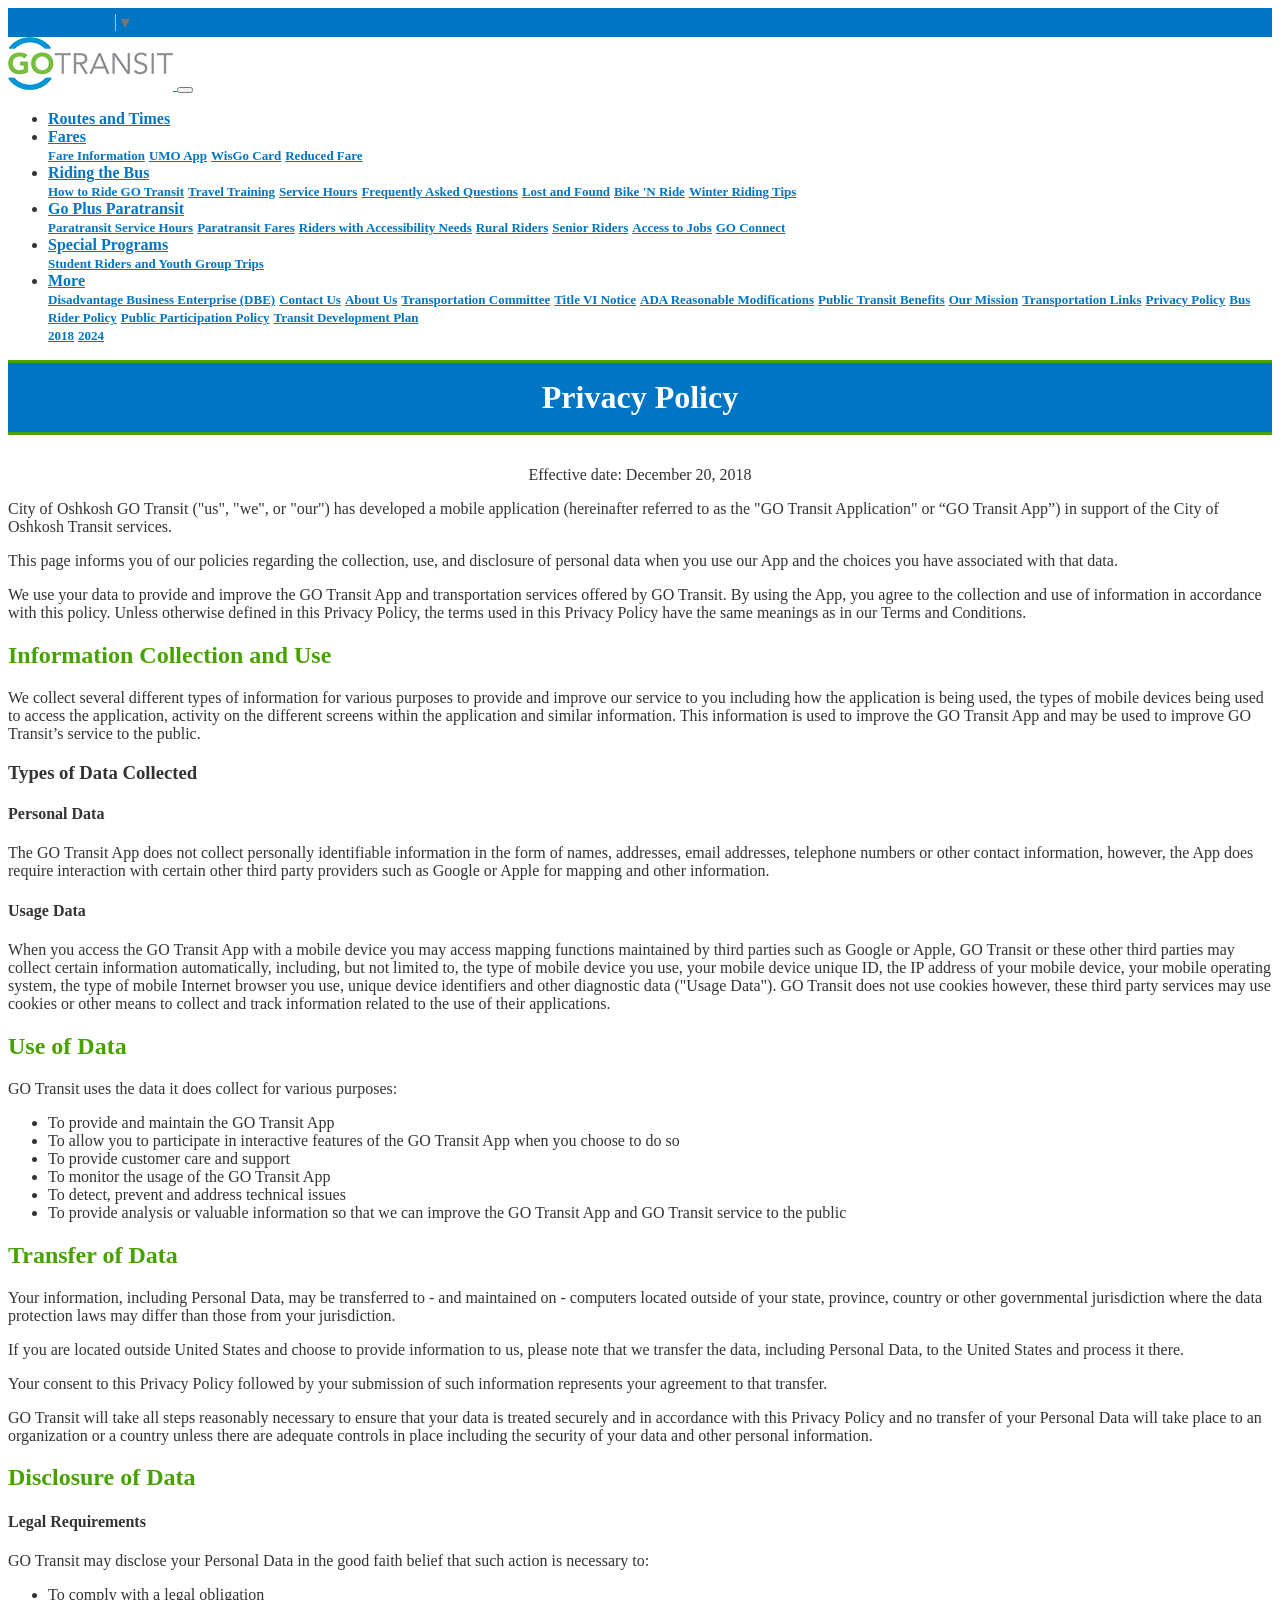
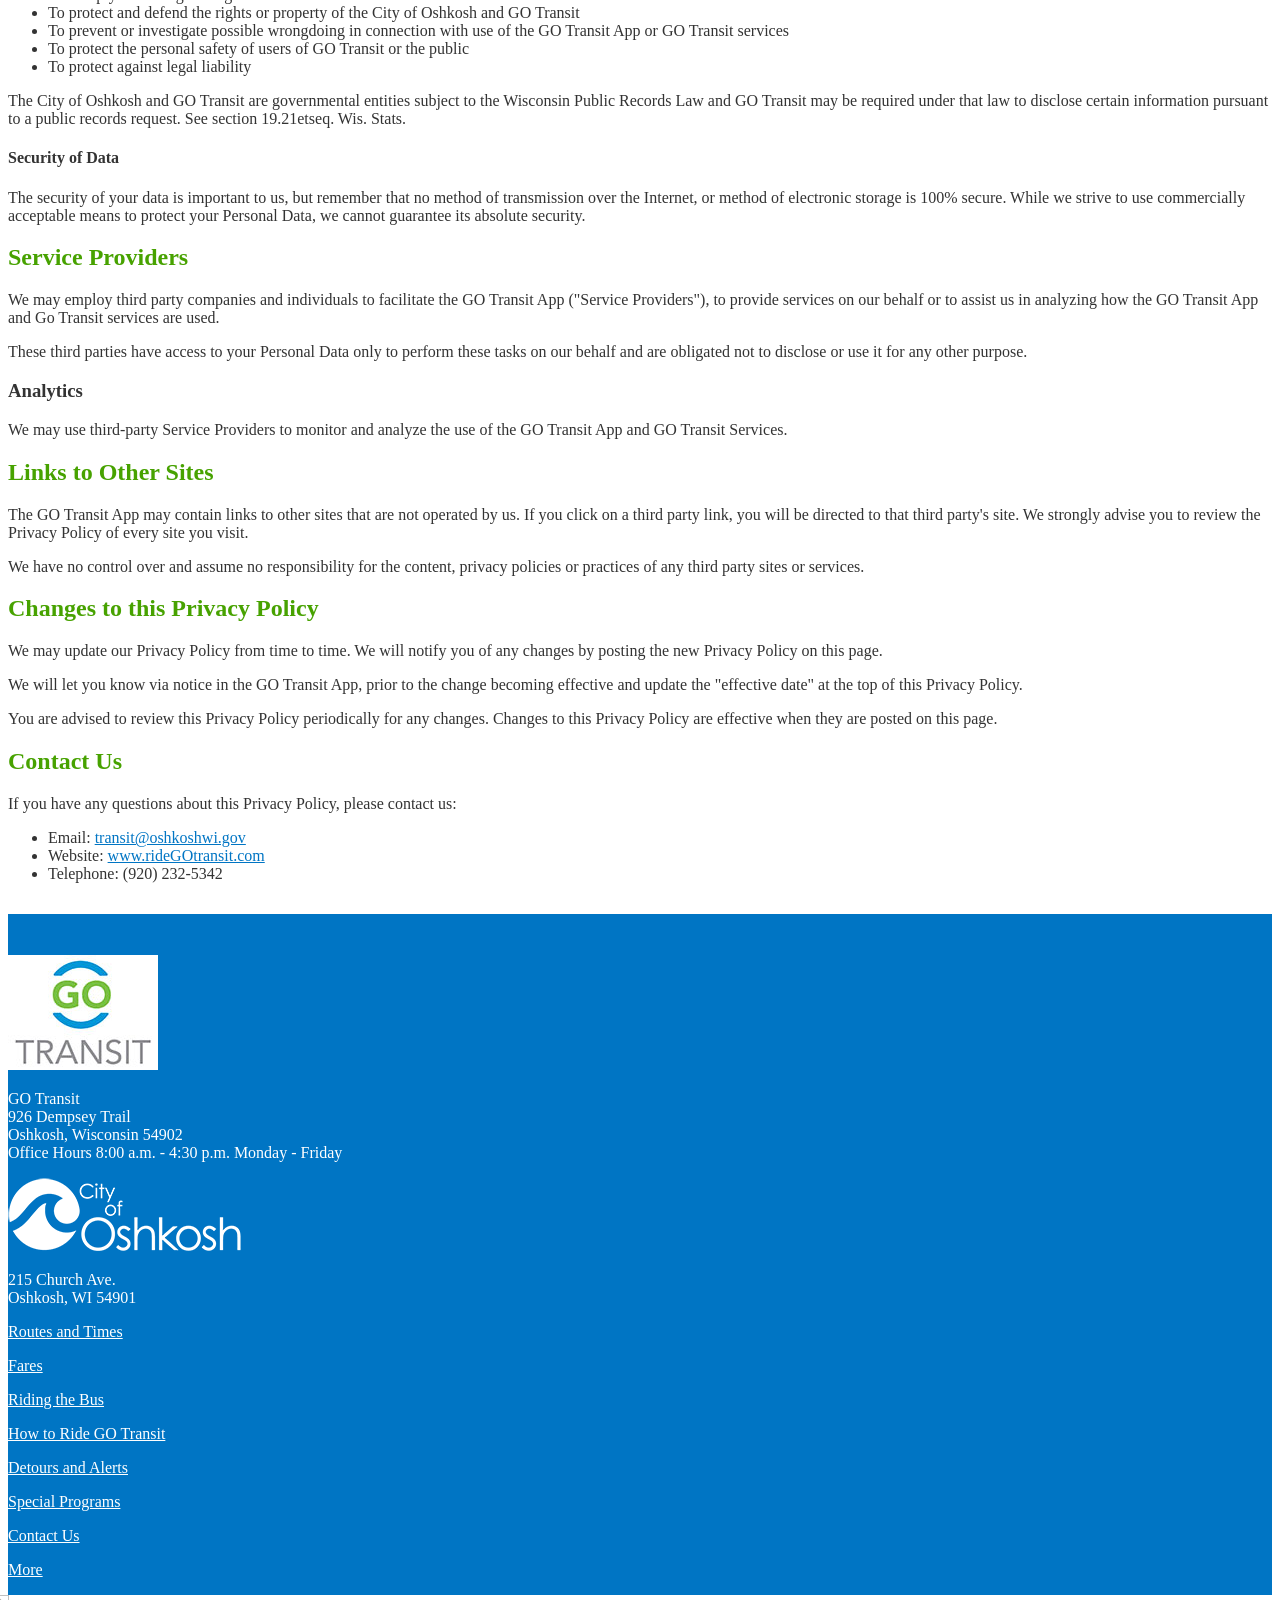
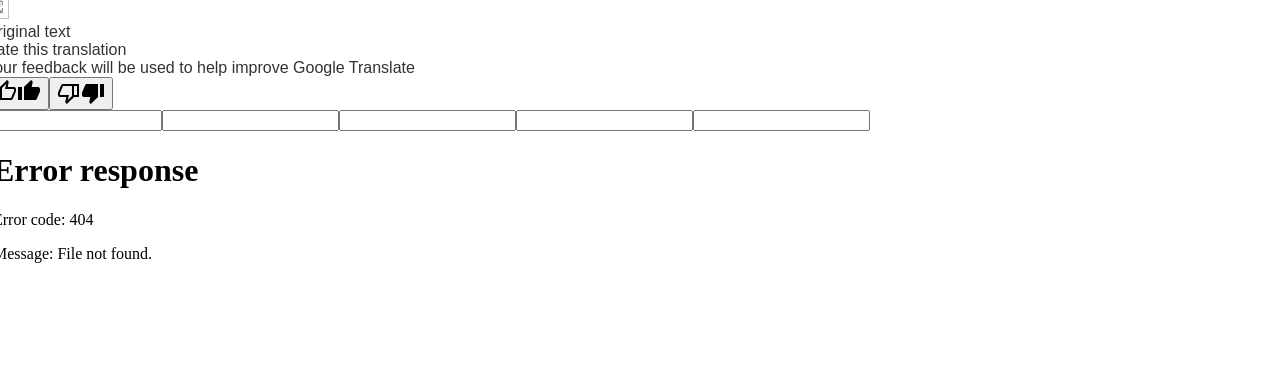
==== Privacy Policy - Oshkosh GO Transit.html @ 5539aca1 "Initial upload" ====
<!DOCTYPE html>
<!-- saved from url=(0052)https://www.oshkoshwi.gov/transit/PrivacyPolicy.aspx -->
<html lang="en" style="height: 100%;"><head><meta http-equiv="Content-Type" content="text/html; charset=UTF-8">
    <!-- Google Tag Manager --> 
    <script async="" src="./Privacy Policy - Oshkosh GO Transit_files/gtm.js.download"></script><script>(function (w, d, s, l, i) {
        w[l] = w[l] || []; w[l].push({
            'gtm.start':
                new Date().getTime(), event: 'gtm.js'
        }); var f = d.getElementsByTagName(s)[0],
            j = d.createElement(s), dl = l != 'dataLayer' ? '&l=' + l : ''; j.async = true; j.src =
                'https://www.googletagmanager.com/gtm.js?id=' + i + dl; f.parentNode.insertBefore(j, f);
    })(window, document, 'script', 'dataLayer', 'GTM-54WFQ2C');</script> 
    <!-- End Google Tag Manager --> 

    
<meta name="viewport" content="width=device-width, initial-scale=1, shrink-to-fit=no"><link rel="icon" href="https://www.oshkoshwi.gov/transit/Resources/images/icons/favicon.ico?v=20260302" sizes="48x48"><link rel="icon" href="https://www.oshkoshwi.gov/transit/Resources/images/icons/favicon.svg?v=20260302" sizes="any" type="image/svg+xml"><link rel="apple-touch-icon" href="https://www.oshkoshwi.gov/transit/Resources/images/icons/apple-touch-icon.png?v=20260302">

    <!-- Bootstrap CSS -->
    <link rel="stylesheet" href="./Privacy Policy - Oshkosh GO Transit_files/bootstrap.min.css"><link href="./Privacy Policy - Oshkosh GO Transit_files/gotransit.css" rel="stylesheet">

    <!-- jQuery library -->
    <script src="./Privacy Policy - Oshkosh GO Transit_files/jquery.min.js.download"></script>

    <!-- Popper JS -->
    <script src="./Privacy Policy - Oshkosh GO Transit_files/popper.min.js.download"></script>

    <!-- Latest compiled JavaScript -->
    <script src="./Privacy Policy - Oshkosh GO Transit_files/bootstrap.min.js.download"></script>

    
    <script src="./Privacy Policy - Oshkosh GO Transit_files/jquery.min(1).js.download"></script>
<title>
	Privacy Policy - Oshkosh GO Transit
</title><link type="text/css" rel="stylesheet" charset="UTF-8" href="./Privacy Policy - Oshkosh GO Transit_files/m=el_main_css"><script type="text/javascript" charset="UTF-8" src="./Privacy Policy - Oshkosh GO Transit_files/m=el_main"></script></head>
<body style="position: relative; min-height: 100%; top: 0px;">
    <!-- Google Tag Manager (noscript) --> 
    <noscript><iframe src="https://www.googletagmanager.com/ns.html?id=GTM-54WFQ2C" height="0" width="0" style="display:none;visibility:hidden"></iframe></noscript> 
    <!-- End Google Tag Manager (noscript) -->
    <header>
        <div class="container-fluid language-alert-container">
            <div class="container">
                <div class="row">
                    <div class="col">
                        <div id="google_translate_element"><div class="skiptranslate goog-te-gadget" dir="ltr" style=""><div id=":0.targetLanguage" class="goog-te-gadget-simple" style="white-space: nowrap;"><img src="./Privacy Policy - Oshkosh GO Transit_files/cleardot.gif" class="goog-te-gadget-icon" alt="" style="background-image: url(&quot;https://translate.googleapis.com/translate_static/img/te_ctrl3.gif&quot;); background-position: -65px 0px;"><span style="vertical-align: middle;"><a aria-haspopup="true" class="VIpgJd-ZVi9od-xl07Ob-lTBxed" href="https://www.oshkoshwi.gov/transit/PrivacyPolicy.aspx#"><span>Select Language</span><img src="./Privacy Policy - Oshkosh GO Transit_files/cleardot.gif" alt="" width="1" height="1"><span style="border-left: 1px solid rgb(187, 187, 187);">​</span><img src="./Privacy Policy - Oshkosh GO Transit_files/cleardot.gif" alt="" width="1" height="1"><span aria-hidden="true" style="color: rgb(118, 118, 118);">▼</span></a></span></div></div></div>
                        <script type="text/javascript">
                            function googleTranslateElementInit() {
                                new google.translate.TranslateElement({ pageLanguage: 'en', includedLanguages: 'en,es,hmn', layout: google.translate.TranslateElement.InlineLayout.SIMPLE }, 'google_translate_element');
                            }
                        </script>
                        <script type="text/javascript" src="./Privacy Policy - Oshkosh GO Transit_files/element.js.download"></script>
                    </div>
                    <div class="col"></div>
                </div>
            </div>
        </div>
        <nav class="navbar navbar-expand-xl bg-light navbar-light navbar-default sticky-top">
            <div class="container">

                <a href="https://www.oshkoshwi.gov/transit/Default.aspx" class="navbar-brand">
                    <img src="./Privacy Policy - Oshkosh GO Transit_files/go_transit_logo.png" alt="GO Transit Logo">
                </a>
                <button class="navbar-toggler" type="button" data-toggle="collapse" data-target="#collapsibleNavbar">
                    <span class="navbar-toggler-icon"></span>
                </button>
                <div class="collapse navbar-collapse justify-content-end" id="collapsibleNavbar">
                    <ul role="menubar" class="navbar-nav">
                        <li role="menuitem" class="nav-item">
                            <a href="https://www.oshkoshwi.gov/transit/routes-and-times.aspx" class="nav-link">Routes and Times</a>
                        </li>
                        <li role="menuitem" class="nav-item dropdown">
                            <a class="nav-link dropdown-toggle" href="https://www.oshkoshwi.gov/transit/PrivacyPolicy.aspx#" role="button" data-toggle="dropdown" aria-haspopup="true" aria-expanded="false">Fares</a>
                            <div class="dropdown-menu">
                                <a href="https://www.oshkoshwi.gov/transit/Fares/" class="dropdown-item">Fare Information</a>
                                <a href="https://www.oshkoshwi.gov/transit/Fares/UmoApp.aspx" class="dropdown-item">UMO App</a>
                                <a href="https://www.oshkoshwi.gov/transit/Fares/WisGoCard.aspx" class="dropdown-item">WisGo Card</a>
                                <a href="https://www.oshkoshwi.gov/transit/Fares/ReducedFare.aspx" class="dropdown-item">Reduced Fare</a>
                            </div>
                        </li>
                        <li role="menuitem" class="nav-item dropdown">
                            <a class="nav-link dropdown-toggle" href="https://www.oshkoshwi.gov/transit/PrivacyPolicy.aspx#" role="button" data-toggle="dropdown" aria-haspopup="true" aria-expanded="false">Riding the Bus</a>
                            <div class="dropdown-menu">
                                <a href="https://www.oshkoshwi.gov/transit/RidingTheBus/how-to-ride-go-transit.aspx" class="dropdown-item">How to Ride GO Transit</a>
                                <a href="https://www.oshkoshwi.gov/transit/RidingTheBus/travel-training-program.aspx" class="dropdown-item">Travel Training</a>
                                <a href="https://www.oshkoshwi.gov/transit/RidingTheBus/service-hours.aspx" class="dropdown-item">Service Hours</a>
                                <a href="https://www.oshkoshwi.gov/transit/RidingTheBus/frequently-asked-questions.aspx" class="dropdown-item">Frequently Asked Questions</a>
                                <a href="https://www.oshkoshwi.gov/transit/RidingTheBus/lost-and-found.aspx" class="dropdown-item">Lost and Found</a>
                                <a href="https://www.oshkoshwi.gov/transit/RidingTheBus/bike-n-ride.aspx" class="dropdown-item">Bike 'N Ride</a>
                                <a href="https://www.oshkoshwi.gov/transit/RidingTheBus/Winter_Weather_Tips.pdf" class="dropdown-item" target="_blank">Winter Riding Tips</a>
                            </div>
                        </li>
                        <li role="menuitem" class="nav-item dropdown">
                            
                            <a class="nav-link dropdown-toggle" href="https://www.oshkoshwi.gov/transit/PrivacyPolicy.aspx#" role="button" data-toggle="dropdown" aria-haspopup="true" aria-expanded="false">Go Plus Paratransit</a>
                            <div class="dropdown-menu">
                                <a href="https://www.oshkoshwi.gov/transit/GoPlusParatransit/ParatransitServiceHours.aspx" class="dropdown-item">Paratransit Service Hours</a>
                                <a href="https://www.oshkoshwi.gov/transit/GoPlusParatransit/ParatransitFares.aspx" class="dropdown-item">Paratransit Fares</a>
                                <a href="https://www.oshkoshwi.gov/transit/GoPlusParatransit/RidersWithAccessibilityNeeds.aspx" class="dropdown-item">Riders with Accessibility Needs</a>
                                <a href="https://www.oshkoshwi.gov/transit/GoPlusParatransit/RuralRiders.aspx" class="dropdown-item">Rural Riders</a>
                                <a href="https://www.oshkoshwi.gov/transit/GoPlusParatransit/SeniorRiders.aspx" class="dropdown-item">Senior Riders</a>
                                <a href="https://www.oshkoshwi.gov/transit/GoPlusParatransit/access-to-jobs.aspx" class="dropdown-item">Access to Jobs</a>
                                <a href="https://www.oshkoshwi.gov/transit/GoPlusParatransit/Go_Connect.aspx" class="dropdown-item">GO Connect</a>
                            </div>
                        </li>
                        <li role="menuitem" class="nav-item dropdown">
                            <a class="nav-link dropdown-toggle" href="https://www.oshkoshwi.gov/transit/PrivacyPolicy.aspx#" role="button" data-toggle="dropdown" aria-haspopup="true" aria-expanded="false">Special Programs</a>
                            <div class="dropdown-menu">
                               
                                
                                <a href="https://www.oshkoshwi.gov/transit/SpecialPrograms/student-riders-and-youth-group-trips.aspx" class="dropdown-item">Student Riders and Youth Group Trips</a>
                            </div>
                        </li>
                        <li role="menuitem" class="nav-item dropdown">
                            <a class="nav-link dropdown-toggle" href="https://www.oshkoshwi.gov/transit/PrivacyPolicy.aspx#" role="button" data-toggle="dropdown" aria-haspopup="true" aria-expanded="false">More</a>
                            <div class="dropdown-menu">
                                <a href="https://www.oshkoshwi.gov/transit/DisadvantageBusinessEnterprise/" class="dropdown-item">Disadvantage Business Enterprise (DBE)</a>
                                <a href="https://www.oshkoshwi.gov/transit/contact-us.aspx" class="dropdown-item">Contact Us</a>
                                <a href="https://www.oshkoshwi.gov/transit/about-us.aspx" class="dropdown-item">About Us</a>
                                <a class="dropdown-item" href="https://onboard.oshkoshwi.gov/board/5142" target="_blank">Transportation Committee</a>
                                <a href="https://www.oshkoshwi.gov/transit/title-vi.aspx" class="dropdown-item">Title VI Notice</a>
                                <a href="https://www.oshkoshwi.gov/transit/ada-reasonable-modifications.aspx" class="dropdown-item">ADA Reasonable Modifications</a>
                                <a href="https://www.oshkoshwi.gov/transit/public-transit-benefits.aspx" class="dropdown-item">Public Transit Benefits</a>
                                <a href="https://www.oshkoshwi.gov/transit/our-mission.aspx" class="dropdown-item">Our Mission</a>
                                <a href="https://www.oshkoshwi.gov/transit/transportation-links.aspx" class="dropdown-item">Transportation Links</a>
                                <a href="https://www.oshkoshwi.gov/transit/PrivacyPolicy.aspx" class="dropdown-item">Privacy Policy</a>
                                <a href="https://www.oshkoshwi.gov/transit/GO_Transit_Bus_Rider_Policy.pdf" class="dropdown-item">Bus Rider Policy</a>
                                <a href="https://www.oshkoshwi.gov/transit/public_participation_policy.pdf" class="dropdown-item">Public Participation Policy</a>
                                <a href="https://www.oshkoshwi.gov/transit/MasterPages/#" class="dropdown-item dropdown-toggle" role="button" data-toggle="dropdown" aria-haspopup="true" aria-expanded="false">Transit Development Plan</a>
                                <div class="dropdown-menu">
                                    <a href="https://www.ecwrpc.org/wp-content/uploads/2019/01/City-of-Oshkosh-Transit-Development-Plan-2018.pdf" class="dropdown-item" target="_blank">2018</a>
                                    <a href="https://www.oshkoshwi.gov/transit/2024_GO_Transit_TDP_Final_Report.pdf" class="dropdown-item" target="_blank">2024</a>
                                </div>
                            </div>
                        </li>
                    </ul>
                </div>
            </div>
        </nav>
    </header>
    
    <main>
        <div id="InteriorHeader">
            
                
    <h1>Privacy Policy</h1>

           
        </div>
        <div class="container" id="ContentBody">
            
   
<p align="center">Effective date: December 20, 2018</p>
<p>City of Oshkosh GO Transit ("us", "we", or "our") has developed a mobile application (hereinafter referred to as the "GO Transit Application" or “GO Transit App”) in support of the City of Oshkosh Transit services.</p>
<p>This page informs you of our policies regarding the collection, use, and disclosure of personal data when you use our App and the choices you have associated with that data. </p>
<p>We use your data to provide and improve the GO Transit App and transportation services offered by GO Transit. By using the App, you agree to the collection and use of information in accordance with this policy. Unless otherwise defined in this Privacy Policy, the terms used in this Privacy Policy have the same meanings as in our Terms and Conditions.</p>
<h2>Information Collection and Use</h2>
<p>We collect several different types of information for various purposes to provide and improve our service to you including how the application is being used, the types of mobile devices being used to access the application, activity on the different screens within the application and similar information.  This information is used to improve the GO Transit App and may be used to improve GO Transit’s service to the public.</p>
<h3>Types of Data Collected</h3>
<h4>Personal Data</h4>
<p>The GO Transit App does not collect personally identifiable information in the form of names, addresses, email addresses, telephone numbers or other contact information, however, the App does require interaction with certain other third party providers such as Google or Apple for mapping and other information.</p>
<h4>Usage Data</h4>
<p>When you access the GO Transit App with a mobile device you may access mapping functions maintained by third parties such as Google or Apple, GO Transit or these other third parties may collect certain information automatically, including, but not limited to, the type of mobile device you use, your mobile device unique ID, the IP address of your mobile device, your mobile operating system, the type of mobile Internet browser you use, unique device identifiers and other diagnostic data ("Usage Data").  GO Transit does not use cookies however, these third party services may use cookies or other means to collect and track information related to the use of their applications.</p>
<h2>Use of Data</h2>
<p>GO Transit uses the data it does collect for various purposes:</p>
<ul>
<li>To provide and maintain the GO Transit App</li>
<li>To allow you to participate in interactive features of the GO Transit App when you choose to do so</li>
<li>To provide customer care and support</li>
<li>To monitor the usage of the GO Transit App</li>
<li>To detect, prevent and address technical issues</li>
<li>To provide analysis or valuable information so that we can improve the GO Transit App and GO Transit service to the public</li>
</ul>
<h2>Transfer of Data</h2>
<p>Your information, including Personal Data, may be transferred to - and maintained on - computers located outside of your state, province, country or other governmental jurisdiction where the data protection laws may differ than those from your jurisdiction.</p>
<p>If you are located outside United States and choose to provide information to us, please note that we transfer the data, including Personal Data, to the United States and process it there.</p>
<p>Your consent to this Privacy Policy followed by your submission of such information represents your agreement to that transfer.</p>
<p>GO Transit will take all steps reasonably necessary to ensure that your data is treated securely and in accordance with this Privacy Policy and no transfer of your Personal Data will take place to an organization or a country unless there are adequate controls in place including the security of your data and other personal information.</p>
<h2>Disclosure of Data</h2>
<h4>Legal Requirements</h4>
<p>GO Transit may disclose your Personal Data in the good faith belief that such action is necessary to:</p>
<ul>
<li>To comply with a legal obligation</li>
<li>	To protect and defend the rights or property of the City of Oshkosh and GO Transit</li>
<li>To prevent or investigate possible wrongdoing in connection with use of the GO Transit App or GO Transit services</li>
<li>To protect the personal safety of users of GO Transit or the public</li>
<li>To protect against legal liability</li>
</ul>
<p>The City of Oshkosh and GO Transit are governmental entities subject to the Wisconsin Public Records Law and GO Transit may be required under that law to disclose certain information pursuant to a public records request.  See section 19.21etseq. Wis. Stats.</p>
<h4>Security of Data</h4>
<p>The security of your data is important to us, but remember that no method of transmission over the Internet, or method of electronic storage is 100% secure.  While we strive to use commercially acceptable means to protect your Personal Data, we cannot guarantee its absolute security.</p>
<h2>Service Providers</h2>
<p>We may employ third party companies and individuals to facilitate the GO Transit App ("Service Providers"), to provide services on our behalf or to assist us in analyzing how the GO Transit App and Go Transit services are used.</p>
<p>These third parties have access to your Personal Data only to perform these tasks on our behalf and are obligated not to disclose or use it for any other purpose.</p>
<h3>Analytics</h3>
<p>We may use third-party Service Providers to monitor and analyze the use of the GO Transit App and GO Transit Services.</p>
<h2>Links to Other Sites</h2>
<p>The GO Transit App may contain links to other sites that are not operated by us.  If you click on a third party link, you will be directed to that third party's site.  We strongly advise you to review the Privacy Policy of every site you visit.</p>
<p>We have no control over and assume no responsibility for the content, privacy policies or practices of any third party sites or services.</p>
<h2>Changes to this Privacy Policy</h2>
<p>We may update our Privacy Policy from time to time.  We will notify you of any changes by posting the new Privacy Policy on this page.</p>
<p>We will let you know via notice in the GO Transit App, prior to the change becoming effective and update the "effective date" at the top of this Privacy Policy.</p>
<p>You are advised to review this Privacy Policy periodically for any changes.  Changes to this Privacy Policy are effective when they are posted on this page.</p>
<h2>Contact Us</h2>
<p>If you have any questions about this Privacy Policy, please contact us:</p>
<ul>
<li>Email: <a href="mailto:transit@oshkoshwi.gov">transit@oshkoshwi.gov</a></li>
<li>Website: <a href="https://www.ridegotransit.com/" target="_blank">www.rideGOtransit.com</a></li>
<li>Telephone: (920) 232-5342 </li>
</ul>

        </div>
    </main>
    
    <footer class="text-center text-md-left">
        <div id="footerContent">
            <div class="container">
                <div class="row">
                    <div class="col-md-3">
                        <p><img src="./Privacy Policy - Oshkosh GO Transit_files/go-logo-vrt-clr.jpg" alt="GO Transit Logo" aria-hidden="true"></p>
                        <p>
                            GO Transit<br>
                            926 Dempsey Trail<br>
                            Oshkosh, Wisconsin 54902<br>
                            Office Hours 8:00 a.m. - 4:30 p.m. Monday - Friday<br>
                        </p>
                    </div>
                    <div class="col-md-3 mt-3 mt-md-0">
                        <p><a href="https://www.oshkoshwi.gov/" target="_blank"><img src="./Privacy Policy - Oshkosh GO Transit_files/horizontal-white-trans-m.png" alt="City of Oshkosh Logo"></a></p>
                        <p>
                            215 Church Ave.<br>
                            Oshkosh, WI 54901
                        </p>
                    </div>
                    <div class="col-md-3">
                        <p><a href="https://www.oshkoshwi.gov/transit/routes-and-times.aspx">Routes and Times</a></p>
                        <p><a href="https://www.oshkoshwi.gov/transit/Fares/">Fares</a></p>
                        <p><a href="https://www.oshkoshwi.gov/transit/RidingTheBus/">Riding the Bus</a></p>
                        <p><a href="https://www.oshkoshwi.gov/transit/RidingTheBus/how-to-ride-go-transit.aspx">How to Ride GO Transit</a></p>
                    </div>
                    <div class="col-md-3 pb-3 pb-md-0">
                        <p><a href="https://www.oshkoshwi.gov/transit/current_route_detours.pdf">Detours and Alerts</a></p>
                        <p><a href="https://www.oshkoshwi.gov/transit/SpecialPrograms/Default.aspx">Special Programs</a></p>
                        <p><a href="https://www.oshkoshwi.gov/transit/contact-us.aspx">Contact Us</a></p>
                        <p><a href="https://www.oshkoshwi.gov/transit/more.aspx">More</a></p>
                    </div>
                </div>
            </div>
        </div>
    </footer>
    
    <!-- Google tag (gtag.js) -->
<script async="" src="./Privacy Policy - Oshkosh GO Transit_files/js"></script>
<script>
    window.dataLayer = window.dataLayer || [];
    function gtag() { dataLayer.push(arguments); }
    gtag('js', new Date());

    gtag('config', 'G-Z3K4P2Y9LB');
</script><div id="goog-gt-tt" class="VIpgJd-yAWNEb-L7lbkb skiptranslate" style="border-radius: 12px; margin: 0 0 0 -23px; padding: 0; font-family: &#39;Google Sans&#39;, Arial, sans-serif;" data-id=""><div id="goog-gt-vt" class="VIpgJd-yAWNEb-hvhgNd"><div class="VIpgJd-yAWNEb-hvhgNd-Ud7fr"><img src="./Privacy Policy - Oshkosh GO Transit_files/24px.svg" width="24" height="24" alt=""><div class=" VIpgJd-yAWNEb-hvhgNd-IuizWc-i3jM8c " dir="ltr">Original text</div></div><div class="VIpgJd-yAWNEb-hvhgNd-k77Iif"><div id="goog-gt-original-text" class="VIpgJd-yAWNEb-nVMfcd-fmcmS VIpgJd-yAWNEb-hvhgNd-axAV1"></div></div><div class="VIpgJd-yAWNEb-hvhgNd-N7Eqid ltr"><div class="VIpgJd-yAWNEb-hvhgNd-N7Eqid-B7I4Od ltr" dir="ltr"><div class="VIpgJd-yAWNEb-hvhgNd-UTujCb">Rate this translation</div><div class="VIpgJd-yAWNEb-hvhgNd-eO9mKe">Your feedback will be used to help improve Google Translate</div></div><div class="VIpgJd-yAWNEb-hvhgNd-xgov5 ltr"><button id="goog-gt-thumbUpButton" type="button" class="VIpgJd-yAWNEb-hvhgNd-bgm6sf" title="Good translation" aria-label="Good translation" aria-pressed="false"><span id="goog-gt-thumbUpIcon"><svg width="24" height="24" viewBox="0 0 24 24" focusable="false" class="VIpgJd-yAWNEb-hvhgNd-THI6Vb NMm5M"><path d="M21 7h-6.31l.95-4.57.03-.32c0-.41-.17-.79-.44-1.06L14.17 0S7.08 6.85 7 7H2v13h16c.83 0 1.54-.5 1.84-1.22l3.02-7.05c.09-.23.14-.47.14-.73V9c0-1.1-.9-2-2-2zM7 18H4V9h3v9zm14-7l-3 7H9V8l4.34-4.34L12 9h9v2z"></path></svg></span><span id="goog-gt-thumbUpIconFilled"><svg width="24" height="24" viewBox="0 0 24 24" focusable="false" class="VIpgJd-yAWNEb-hvhgNd-THI6Vb NMm5M"><path d="M21 7h-6.31l.95-4.57.03-.32c0-.41-.17-.79-.44-1.06L14.17 0S7.08 6.85 7 7v13h11c.83 0 1.54-.5 1.84-1.22l3.02-7.05c.09-.23.14-.47.14-.73V9c0-1.1-.9-2-2-2zM5 7H1v13h4V7z"></path></svg></span></button><button id="goog-gt-thumbDownButton" type="button" class="VIpgJd-yAWNEb-hvhgNd-bgm6sf" title="Poor translation" aria-label="Poor translation" aria-pressed="false"><span id="goog-gt-thumbDownIcon"><svg width="24" height="24" viewBox="0 0 24 24" focusable="false" class="VIpgJd-yAWNEb-hvhgNd-THI6Vb NMm5M"><path d="M3 17h6.31l-.95 4.57-.03.32c0 .41.17.79.44 1.06L9.83 24s7.09-6.85 7.17-7h5V4H6c-.83 0-1.54.5-1.84 1.22l-3.02 7.05c-.09.23-.14.47-.14.73v2c0 1.1.9 2 2 2zM17 6h3v9h-3V6zM3 13l3-7h9v10l-4.34 4.34L12 15H3v-2z"></path></svg></span><span id="goog-gt-thumbDownIconFilled"><svg width="24" height="24" viewBox="0 0 24 24" focusable="false" class="VIpgJd-yAWNEb-hvhgNd-THI6Vb NMm5M"><path d="M3 17h6.31l-.95 4.57-.03.32c0 .41.17.79.44 1.06L9.83 24s7.09-6.85 7.17-7V4H6c-.83 0-1.54.5-1.84 1.22l-3.02 7.05c-.09.23-.14.47-.14.73v2c0 1.1.9 2 2 2zm16 0h4V4h-4v13z"></path></svg></span></button></div></div><div id="goog-gt-votingHiddenPane" class="VIpgJd-yAWNEb-hvhgNd-aXYTce"><form id="goog-gt-votingForm" action="https://translate.googleapis.com/translate_voting?client=te" method="post" target="votingFrame" class="VIpgJd-yAWNEb-hvhgNd-aXYTce"><input type="text" name="sl" id="goog-gt-votingInputSrcLang"><input type="text" name="tl" id="goog-gt-votingInputTrgLang"><input type="text" name="query" id="goog-gt-votingInputSrcText"><input type="text" name="gtrans" id="goog-gt-votingInputTrgText"><input type="text" name="vote" id="goog-gt-votingInputVote"></form><iframe name="votingFrame" frameborder="0" src="./Privacy Policy - Oshkosh GO Transit_files/saved_resource.html"></iframe></div></div></div>



<div class="VIpgJd-ZVi9od-aZ2wEe-wOHMyf"><div class="VIpgJd-ZVi9od-aZ2wEe-OiiCO"><svg xmlns="http://www.w3.org/2000/svg" class="VIpgJd-ZVi9od-aZ2wEe" width="96px" height="96px" viewBox="0 0 66 66"><circle class="VIpgJd-ZVi9od-aZ2wEe-Jt5cK" fill="none" stroke-width="6" stroke-linecap="round" cx="33" cy="33" r="30"></circle></svg></div></div><iframe frameborder="0" class="VIpgJd-ZVi9od-xl07Ob-OEVmcd skiptranslate" title="Language Translate Widget" style="visibility: visible; box-sizing: content-box; width: 128px; height: 79px; display: none;" src="./Privacy Policy - Oshkosh GO Transit_files/saved_resource(1).html"></iframe></body></html>
---- Privacy Policy - Oshkosh GO Transit_files/gotransit.css ----
﻿body, html {
    height: 100%;
    /*font-family: "Helvetica Neue",Helvetica,Arial,sans-serif !important;*/
    color: #333 !important;
    /*font-size: 14px !important;*/
}

body {
    display: flex;
    flex-direction: column;
    height: 100vh;
}

a {
    color: #0075c4;
    text-decoration: underline;
}

a:hover {
    color: #0397d7;
    text-decoration: none;
}

#NoticeBanner a:link{
    color:#ffffff !important;
    text-decoration: underline !important;
}

#NoticeBanner a:visited {
    color: #ffffff !important;
    text-decoration: underline !important;
}

nav a:link {
    font-weight: bold;
    color: #0075c4 !important;
    font-size: 16px;
}

nav a:visited {
    color: #0075c4 !important;
}

nav a:hover {
    color: #808080 !important;
}

.dropdown-item {
    font-size: 13px !important;
}
/*.navbar-nav > li {
    padding-left: 10px;
    padding-right: 10px;
}*/
.language-alert-container {
    background-color: #0075c4;
    color: #ffffff;
    padding-top: 5px;
    padding-bottom: 5px;
}

.full-container-gray {
    background-color: #f8f9fa;
}

.full-container-blue {
    background-color: #0075c4;
    color: #ffffff;
    padding-top: 15px;
    padding-bottom: 20px;
}

.full-container-blue h2 {
    color: #ffffff;
}

.full-container-blue a {
    text-decoration: underline;
}

.full-container-blue a:link {
    color: #ffffff;
}

.full-container-blue a:hover {
    color: #ffffff;
}

.full-container-blue a:visited {
    color: #ffffff;
}

h1 {
    color: #47a200;
}

h2 {
    color: #47a200;
}

.fw-semibold,
.font-weight-semibold {
    font-weight: 600 !important;
}

.redbold {
    font-weight: bold;
    color: #cc0000;
}

.carousel-caption h2 {
    color:#000000;
}

#InteriorHeader {
    padding: 1rem 0;
    background-color: #0075c4;
    text-align: center;
    border-bottom: 3px solid #47a200;
    border-top: 3px solid #47a200;
}

#InteriorHeader h1 {
    color: #ffffff;
    margin: 0;
}

.alert {
    color:red;
    background-color:#ffffff;
    font-size:30px;
    font-weight:bold;
}

#ContentBody {
    padding-top: 15px;
    padding-bottom: 15px;
}

.GoogleMapCenter{
    text-align: center;
}

img {
    max-width: 100%;
}

.imgStyle {
    padding: 10px;
}

.HomeBodyContent {
    padding-bottom: 15px;
    padding-top: 10px;
    /*text-align:center;*/
}

#demo.carousel {
    position: relative;
}

.carousel-caption {
    position: absolute;
    right: 0;
    left: 10%;
    z-index: 50;
    padding-top: 0;
    padding-bottom: 0;
    color: inherit;
    text-align: center;
    top: 82%;
    bottom: auto;
}

.carouselText{
    color:#000000;
}

.banner-student-pass-event {
    font-size: 18px;
    background-color: #ee0000;
}

.banner-student-pass-event a {
    color: #ffffff;
}

@media only screen and (max-width: 992px) {
    .carousel-caption {
        top: auto;
        bottom: 0;
        left: 0;
        background: #ffffff;
        padding-top: 10px;
    }
}

.whiteLink a:link {
    color: #ffffff;
    font-weight: bold;
    font-size: 16px;
}

.whiteLink a:visited {
    color: #ffffff;
    font-weight: bold;
    font-size: 16px;
}

.whiteLink a:hover {
    color: #ffffff;
    font-weight: bold;
    font-size: 16px;
}

.HomeBodyLinks {
    text-align: center;
    /*padding-bottom: 15px;*/
    padding-top: 15px;
    font-size: 14px;
}

.HomeBodyLinks a {
    color: #47a200;
    font-size:20px;
    font-weight:bold;
    text-decoration: none;
}

.HomeBodyLinks a:hover {
    color: #47a200;
    text-decoration: underline;
}

.list-links li {
    margin-bottom: .25rem;
}

footer {
    margin-top: auto;
    padding-top: 25px;
    background-color: #0075c4;
    color: #ffffff;
}

.video-responsive {
    overflow: hidden;
    padding-bottom: 56.25%;
    position: relative;
    height: 0;
    margin-bottom:15px;
}

.video-responsive iframe {
    left: 0;
    top: 0;
    height: 100%;
    width: 100%;
    position: absolute;
}

.center {
    display: block;
    margin-left: auto;
    margin-right: auto;
    
}

footer a {
    color: #ffffff;
}

footer a:hover {
    color: #ffffff;
}
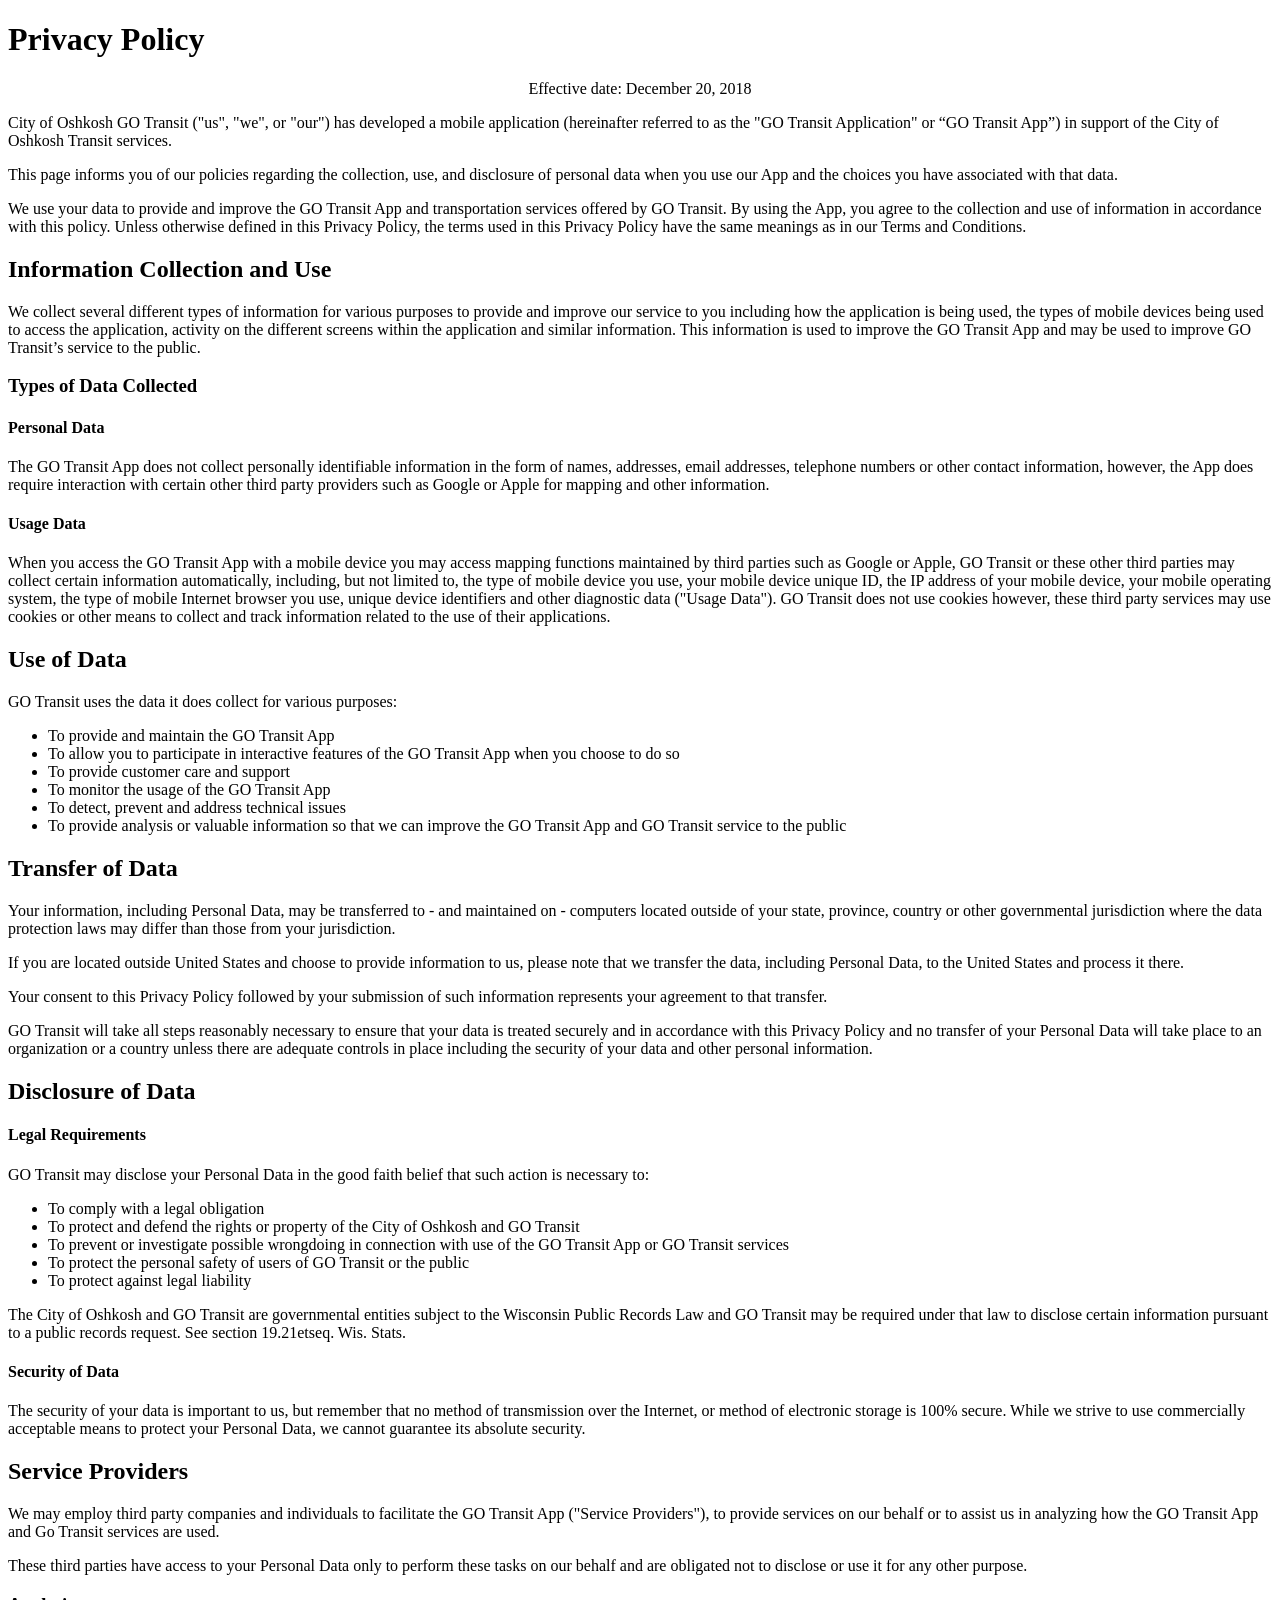
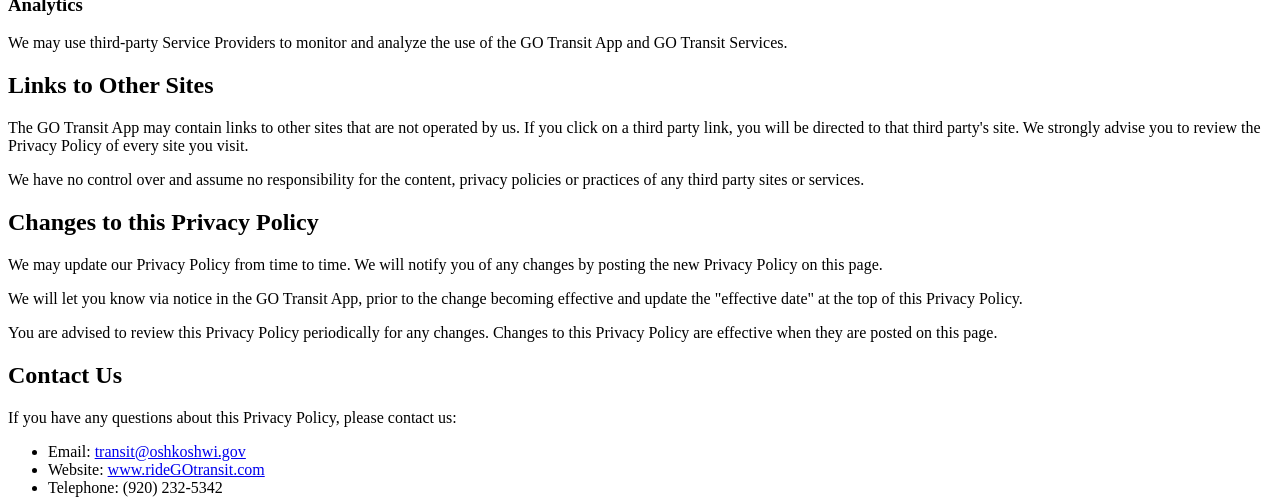
==== commit d6e8ca14: "Remove Google Tag Manager and footer content Removed Google Tag Manager scripts and footer content f" ====
--- a/Privacy Policy - Oshkosh GO Transit.html
+++ b/Privacy Policy - Oshkosh GO Transit.html
@@ -1,141 +1,6 @@
 <!DOCTYPE html>
 <!-- saved from url=(0052)https://www.oshkoshwi.gov/transit/PrivacyPolicy.aspx -->
 <html lang="en" style="height: 100%;"><head><meta http-equiv="Content-Type" content="text/html; charset=UTF-8">
-    <!-- Google Tag Manager --> 
-    <script async="" src="./Privacy Policy - Oshkosh GO Transit_files/gtm.js.download"></script><script>(function (w, d, s, l, i) {
-        w[l] = w[l] || []; w[l].push({
-            'gtm.start':
-                new Date().getTime(), event: 'gtm.js'
-        }); var f = d.getElementsByTagName(s)[0],
-            j = d.createElement(s), dl = l != 'dataLayer' ? '&l=' + l : ''; j.async = true; j.src =
-                'https://www.googletagmanager.com/gtm.js?id=' + i + dl; f.parentNode.insertBefore(j, f);
-    })(window, document, 'script', 'dataLayer', 'GTM-54WFQ2C');</script> 
-    <!-- End Google Tag Manager --> 
-
-    
-<meta name="viewport" content="width=device-width, initial-scale=1, shrink-to-fit=no"><link rel="icon" href="https://www.oshkoshwi.gov/transit/Resources/images/icons/favicon.ico?v=20260302" sizes="48x48"><link rel="icon" href="https://www.oshkoshwi.gov/transit/Resources/images/icons/favicon.svg?v=20260302" sizes="any" type="image/svg+xml"><link rel="apple-touch-icon" href="https://www.oshkoshwi.gov/transit/Resources/images/icons/apple-touch-icon.png?v=20260302">
-
-    <!-- Bootstrap CSS -->
-    <link rel="stylesheet" href="./Privacy Policy - Oshkosh GO Transit_files/bootstrap.min.css"><link href="./Privacy Policy - Oshkosh GO Transit_files/gotransit.css" rel="stylesheet">
-
-    <!-- jQuery library -->
-    <script src="./Privacy Policy - Oshkosh GO Transit_files/jquery.min.js.download"></script>
-
-    <!-- Popper JS -->
-    <script src="./Privacy Policy - Oshkosh GO Transit_files/popper.min.js.download"></script>
-
-    <!-- Latest compiled JavaScript -->
-    <script src="./Privacy Policy - Oshkosh GO Transit_files/bootstrap.min.js.download"></script>
-
-    
-    <script src="./Privacy Policy - Oshkosh GO Transit_files/jquery.min(1).js.download"></script>
-<title>
-	Privacy Policy - Oshkosh GO Transit
-</title><link type="text/css" rel="stylesheet" charset="UTF-8" href="./Privacy Policy - Oshkosh GO Transit_files/m=el_main_css"><script type="text/javascript" charset="UTF-8" src="./Privacy Policy - Oshkosh GO Transit_files/m=el_main"></script></head>
-<body style="position: relative; min-height: 100%; top: 0px;">
-    <!-- Google Tag Manager (noscript) --> 
-    <noscript><iframe src="https://www.googletagmanager.com/ns.html?id=GTM-54WFQ2C" height="0" width="0" style="display:none;visibility:hidden"></iframe></noscript> 
-    <!-- End Google Tag Manager (noscript) -->
-    <header>
-        <div class="container-fluid language-alert-container">
-            <div class="container">
-                <div class="row">
-                    <div class="col">
-                        <div id="google_translate_element"><div class="skiptranslate goog-te-gadget" dir="ltr" style=""><div id=":0.targetLanguage" class="goog-te-gadget-simple" style="white-space: nowrap;"><img src="./Privacy Policy - Oshkosh GO Transit_files/cleardot.gif" class="goog-te-gadget-icon" alt="" style="background-image: url(&quot;https://translate.googleapis.com/translate_static/img/te_ctrl3.gif&quot;); background-position: -65px 0px;"><span style="vertical-align: middle;"><a aria-haspopup="true" class="VIpgJd-ZVi9od-xl07Ob-lTBxed" href="https://www.oshkoshwi.gov/transit/PrivacyPolicy.aspx#"><span>Select Language</span><img src="./Privacy Policy - Oshkosh GO Transit_files/cleardot.gif" alt="" width="1" height="1"><span style="border-left: 1px solid rgb(187, 187, 187);">​</span><img src="./Privacy Policy - Oshkosh GO Transit_files/cleardot.gif" alt="" width="1" height="1"><span aria-hidden="true" style="color: rgb(118, 118, 118);">▼</span></a></span></div></div></div>
-                        <script type="text/javascript">
-                            function googleTranslateElementInit() {
-                                new google.translate.TranslateElement({ pageLanguage: 'en', includedLanguages: 'en,es,hmn', layout: google.translate.TranslateElement.InlineLayout.SIMPLE }, 'google_translate_element');
-                            }
-                        </script>
-                        <script type="text/javascript" src="./Privacy Policy - Oshkosh GO Transit_files/element.js.download"></script>
-                    </div>
-                    <div class="col"></div>
-                </div>
-            </div>
-        </div>
-        <nav class="navbar navbar-expand-xl bg-light navbar-light navbar-default sticky-top">
-            <div class="container">
-
-                <a href="https://www.oshkoshwi.gov/transit/Default.aspx" class="navbar-brand">
-                    <img src="./Privacy Policy - Oshkosh GO Transit_files/go_transit_logo.png" alt="GO Transit Logo">
-                </a>
-                <button class="navbar-toggler" type="button" data-toggle="collapse" data-target="#collapsibleNavbar">
-                    <span class="navbar-toggler-icon"></span>
-                </button>
-                <div class="collapse navbar-collapse justify-content-end" id="collapsibleNavbar">
-                    <ul role="menubar" class="navbar-nav">
-                        <li role="menuitem" class="nav-item">
-                            <a href="https://www.oshkoshwi.gov/transit/routes-and-times.aspx" class="nav-link">Routes and Times</a>
-                        </li>
-                        <li role="menuitem" class="nav-item dropdown">
-                            <a class="nav-link dropdown-toggle" href="https://www.oshkoshwi.gov/transit/PrivacyPolicy.aspx#" role="button" data-toggle="dropdown" aria-haspopup="true" aria-expanded="false">Fares</a>
-                            <div class="dropdown-menu">
-                                <a href="https://www.oshkoshwi.gov/transit/Fares/" class="dropdown-item">Fare Information</a>
-                                <a href="https://www.oshkoshwi.gov/transit/Fares/UmoApp.aspx" class="dropdown-item">UMO App</a>
-                                <a href="https://www.oshkoshwi.gov/transit/Fares/WisGoCard.aspx" class="dropdown-item">WisGo Card</a>
-                                <a href="https://www.oshkoshwi.gov/transit/Fares/ReducedFare.aspx" class="dropdown-item">Reduced Fare</a>
-                            </div>
-                        </li>
-                        <li role="menuitem" class="nav-item dropdown">
-                            <a class="nav-link dropdown-toggle" href="https://www.oshkoshwi.gov/transit/PrivacyPolicy.aspx#" role="button" data-toggle="dropdown" aria-haspopup="true" aria-expanded="false">Riding the Bus</a>
-                            <div class="dropdown-menu">
-                                <a href="https://www.oshkoshwi.gov/transit/RidingTheBus/how-to-ride-go-transit.aspx" class="dropdown-item">How to Ride GO Transit</a>
-                                <a href="https://www.oshkoshwi.gov/transit/RidingTheBus/travel-training-program.aspx" class="dropdown-item">Travel Training</a>
-                                <a href="https://www.oshkoshwi.gov/transit/RidingTheBus/service-hours.aspx" class="dropdown-item">Service Hours</a>
-                                <a href="https://www.oshkoshwi.gov/transit/RidingTheBus/frequently-asked-questions.aspx" class="dropdown-item">Frequently Asked Questions</a>
-                                <a href="https://www.oshkoshwi.gov/transit/RidingTheBus/lost-and-found.aspx" class="dropdown-item">Lost and Found</a>
-                                <a href="https://www.oshkoshwi.gov/transit/RidingTheBus/bike-n-ride.aspx" class="dropdown-item">Bike 'N Ride</a>
-                                <a href="https://www.oshkoshwi.gov/transit/RidingTheBus/Winter_Weather_Tips.pdf" class="dropdown-item" target="_blank">Winter Riding Tips</a>
-                            </div>
-                        </li>
-                        <li role="menuitem" class="nav-item dropdown">
-                            
-                            <a class="nav-link dropdown-toggle" href="https://www.oshkoshwi.gov/transit/PrivacyPolicy.aspx#" role="button" data-toggle="dropdown" aria-haspopup="true" aria-expanded="false">Go Plus Paratransit</a>
-                            <div class="dropdown-menu">
-                                <a href="https://www.oshkoshwi.gov/transit/GoPlusParatransit/ParatransitServiceHours.aspx" class="dropdown-item">Paratransit Service Hours</a>
-                                <a href="https://www.oshkoshwi.gov/transit/GoPlusParatransit/ParatransitFares.aspx" class="dropdown-item">Paratransit Fares</a>
-                                <a href="https://www.oshkoshwi.gov/transit/GoPlusParatransit/RidersWithAccessibilityNeeds.aspx" class="dropdown-item">Riders with Accessibility Needs</a>
-                                <a href="https://www.oshkoshwi.gov/transit/GoPlusParatransit/RuralRiders.aspx" class="dropdown-item">Rural Riders</a>
-                                <a href="https://www.oshkoshwi.gov/transit/GoPlusParatransit/SeniorRiders.aspx" class="dropdown-item">Senior Riders</a>
-                                <a href="https://www.oshkoshwi.gov/transit/GoPlusParatransit/access-to-jobs.aspx" class="dropdown-item">Access to Jobs</a>
-                                <a href="https://www.oshkoshwi.gov/transit/GoPlusParatransit/Go_Connect.aspx" class="dropdown-item">GO Connect</a>
-                            </div>
-                        </li>
-                        <li role="menuitem" class="nav-item dropdown">
-                            <a class="nav-link dropdown-toggle" href="https://www.oshkoshwi.gov/transit/PrivacyPolicy.aspx#" role="button" data-toggle="dropdown" aria-haspopup="true" aria-expanded="false">Special Programs</a>
-                            <div class="dropdown-menu">
-                               
-                                
-                                <a href="https://www.oshkoshwi.gov/transit/SpecialPrograms/student-riders-and-youth-group-trips.aspx" class="dropdown-item">Student Riders and Youth Group Trips</a>
-                            </div>
-                        </li>
-                        <li role="menuitem" class="nav-item dropdown">
-                            <a class="nav-link dropdown-toggle" href="https://www.oshkoshwi.gov/transit/PrivacyPolicy.aspx#" role="button" data-toggle="dropdown" aria-haspopup="true" aria-expanded="false">More</a>
-                            <div class="dropdown-menu">
-                                <a href="https://www.oshkoshwi.gov/transit/DisadvantageBusinessEnterprise/" class="dropdown-item">Disadvantage Business Enterprise (DBE)</a>
-                                <a href="https://www.oshkoshwi.gov/transit/contact-us.aspx" class="dropdown-item">Contact Us</a>
-                                <a href="https://www.oshkoshwi.gov/transit/about-us.aspx" class="dropdown-item">About Us</a>
-                                <a class="dropdown-item" href="https://onboard.oshkoshwi.gov/board/5142" target="_blank">Transportation Committee</a>
-                                <a href="https://www.oshkoshwi.gov/transit/title-vi.aspx" class="dropdown-item">Title VI Notice</a>
-                                <a href="https://www.oshkoshwi.gov/transit/ada-reasonable-modifications.aspx" class="dropdown-item">ADA Reasonable Modifications</a>
-                                <a href="https://www.oshkoshwi.gov/transit/public-transit-benefits.aspx" class="dropdown-item">Public Transit Benefits</a>
-                                <a href="https://www.oshkoshwi.gov/transit/our-mission.aspx" class="dropdown-item">Our Mission</a>
-                                <a href="https://www.oshkoshwi.gov/transit/transportation-links.aspx" class="dropdown-item">Transportation Links</a>
-                                <a href="https://www.oshkoshwi.gov/transit/PrivacyPolicy.aspx" class="dropdown-item">Privacy Policy</a>
-                                <a href="https://www.oshkoshwi.gov/transit/GO_Transit_Bus_Rider_Policy.pdf" class="dropdown-item">Bus Rider Policy</a>
-                                <a href="https://www.oshkoshwi.gov/transit/public_participation_policy.pdf" class="dropdown-item">Public Participation Policy</a>
-                                <a href="https://www.oshkoshwi.gov/transit/MasterPages/#" class="dropdown-item dropdown-toggle" role="button" data-toggle="dropdown" aria-haspopup="true" aria-expanded="false">Transit Development Plan</a>
-                                <div class="dropdown-menu">
-                                    <a href="https://www.ecwrpc.org/wp-content/uploads/2019/01/City-of-Oshkosh-Transit-Development-Plan-2018.pdf" class="dropdown-item" target="_blank">2018</a>
-                                    <a href="https://www.oshkoshwi.gov/transit/2024_GO_Transit_TDP_Final_Report.pdf" class="dropdown-item" target="_blank">2024</a>
-                                </div>
-                            </div>
-                        </li>
-                    </ul>
-                </div>
-            </div>
-        </nav>
-    </header>
     
     <main>
         <div id="InteriorHeader">
@@ -210,53 +75,8 @@
         </div>
     </main>
     
-    <footer class="text-center text-md-left">
-        <div id="footerContent">
-            <div class="container">
-                <div class="row">
-                    <div class="col-md-3">
-                        <p><img src="./Privacy Policy - Oshkosh GO Transit_files/go-logo-vrt-clr.jpg" alt="GO Transit Logo" aria-hidden="true"></p>
-                        <p>
-                            GO Transit<br>
-                            926 Dempsey Trail<br>
-                            Oshkosh, Wisconsin 54902<br>
-                            Office Hours 8:00 a.m. - 4:30 p.m. Monday - Friday<br>
-                        </p>
-                    </div>
-                    <div class="col-md-3 mt-3 mt-md-0">
-                        <p><a href="https://www.oshkoshwi.gov/" target="_blank"><img src="./Privacy Policy - Oshkosh GO Transit_files/horizontal-white-trans-m.png" alt="City of Oshkosh Logo"></a></p>
-                        <p>
-                            215 Church Ave.<br>
-                            Oshkosh, WI 54901
-                        </p>
-                    </div>
-                    <div class="col-md-3">
-                        <p><a href="https://www.oshkoshwi.gov/transit/routes-and-times.aspx">Routes and Times</a></p>
-                        <p><a href="https://www.oshkoshwi.gov/transit/Fares/">Fares</a></p>
-                        <p><a href="https://www.oshkoshwi.gov/transit/RidingTheBus/">Riding the Bus</a></p>
-                        <p><a href="https://www.oshkoshwi.gov/transit/RidingTheBus/how-to-ride-go-transit.aspx">How to Ride GO Transit</a></p>
-                    </div>
-                    <div class="col-md-3 pb-3 pb-md-0">
-                        <p><a href="https://www.oshkoshwi.gov/transit/current_route_detours.pdf">Detours and Alerts</a></p>
-                        <p><a href="https://www.oshkoshwi.gov/transit/SpecialPrograms/Default.aspx">Special Programs</a></p>
-                        <p><a href="https://www.oshkoshwi.gov/transit/contact-us.aspx">Contact Us</a></p>
-                        <p><a href="https://www.oshkoshwi.gov/transit/more.aspx">More</a></p>
-                    </div>
-                </div>
-            </div>
-        </div>
-    </footer>
+  
     
-    <!-- Google tag (gtag.js) -->
-<script async="" src="./Privacy Policy - Oshkosh GO Transit_files/js"></script>
-<script>
-    window.dataLayer = window.dataLayer || [];
-    function gtag() { dataLayer.push(arguments); }
-    gtag('js', new Date());
-
-    gtag('config', 'G-Z3K4P2Y9LB');
-</script><div id="goog-gt-tt" class="VIpgJd-yAWNEb-L7lbkb skiptranslate" style="border-radius: 12px; margin: 0 0 0 -23px; padding: 0; font-family: &#39;Google Sans&#39;, Arial, sans-serif;" data-id=""><div id="goog-gt-vt" class="VIpgJd-yAWNEb-hvhgNd"><div class="VIpgJd-yAWNEb-hvhgNd-Ud7fr"><img src="./Privacy Policy - Oshkosh GO Transit_files/24px.svg" width="24" height="24" alt=""><div class=" VIpgJd-yAWNEb-hvhgNd-IuizWc-i3jM8c " dir="ltr">Original text</div></div><div class="VIpgJd-yAWNEb-hvhgNd-k77Iif"><div id="goog-gt-original-text" class="VIpgJd-yAWNEb-nVMfcd-fmcmS VIpgJd-yAWNEb-hvhgNd-axAV1"></div></div><div class="VIpgJd-yAWNEb-hvhgNd-N7Eqid ltr"><div class="VIpgJd-yAWNEb-hvhgNd-N7Eqid-B7I4Od ltr" dir="ltr"><div class="VIpgJd-yAWNEb-hvhgNd-UTujCb">Rate this translation</div><div class="VIpgJd-yAWNEb-hvhgNd-eO9mKe">Your feedback will be used to help improve Google Translate</div></div><div class="VIpgJd-yAWNEb-hvhgNd-xgov5 ltr"><button id="goog-gt-thumbUpButton" type="button" class="VIpgJd-yAWNEb-hvhgNd-bgm6sf" title="Good translation" aria-label="Good translation" aria-pressed="false"><span id="goog-gt-thumbUpIcon"><svg width="24" height="24" viewBox="0 0 24 24" focusable="false" class="VIpgJd-yAWNEb-hvhgNd-THI6Vb NMm5M"><path d="M21 7h-6.31l.95-4.57.03-.32c0-.41-.17-.79-.44-1.06L14.17 0S7.08 6.85 7 7H2v13h16c.83 0 1.54-.5 1.84-1.22l3.02-7.05c.09-.23.14-.47.14-.73V9c0-1.1-.9-2-2-2zM7 18H4V9h3v9zm14-7l-3 7H9V8l4.34-4.34L12 9h9v2z"></path></svg></span><span id="goog-gt-thumbUpIconFilled"><svg width="24" height="24" viewBox="0 0 24 24" focusable="false" class="VIpgJd-yAWNEb-hvhgNd-THI6Vb NMm5M"><path d="M21 7h-6.31l.95-4.57.03-.32c0-.41-.17-.79-.44-1.06L14.17 0S7.08 6.85 7 7v13h11c.83 0 1.54-.5 1.84-1.22l3.02-7.05c.09-.23.14-.47.14-.73V9c0-1.1-.9-2-2-2zM5 7H1v13h4V7z"></path></svg></span></button><button id="goog-gt-thumbDownButton" type="button" class="VIpgJd-yAWNEb-hvhgNd-bgm6sf" title="Poor translation" aria-label="Poor translation" aria-pressed="false"><span id="goog-gt-thumbDownIcon"><svg width="24" height="24" viewBox="0 0 24 24" focusable="false" class="VIpgJd-yAWNEb-hvhgNd-THI6Vb NMm5M"><path d="M3 17h6.31l-.95 4.57-.03.32c0 .41.17.79.44 1.06L9.83 24s7.09-6.85 7.17-7h5V4H6c-.83 0-1.54.5-1.84 1.22l-3.02 7.05c-.09.23-.14.47-.14.73v2c0 1.1.9 2 2 2zM17 6h3v9h-3V6zM3 13l3-7h9v10l-4.34 4.34L12 15H3v-2z"></path></svg></span><span id="goog-gt-thumbDownIconFilled"><svg width="24" height="24" viewBox="0 0 24 24" focusable="false" class="VIpgJd-yAWNEb-hvhgNd-THI6Vb NMm5M"><path d="M3 17h6.31l-.95 4.57-.03.32c0 .41.17.79.44 1.06L9.83 24s7.09-6.85 7.17-7V4H6c-.83 0-1.54.5-1.84 1.22l-3.02 7.05c-.09.23-.14.47-.14.73v2c0 1.1.9 2 2 2zm16 0h4V4h-4v13z"></path></svg></span></button></div></div><div id="goog-gt-votingHiddenPane" class="VIpgJd-yAWNEb-hvhgNd-aXYTce"><form id="goog-gt-votingForm" action="https://translate.googleapis.com/translate_voting?client=te" method="post" target="votingFrame" class="VIpgJd-yAWNEb-hvhgNd-aXYTce"><input type="text" name="sl" id="goog-gt-votingInputSrcLang"><input type="text" name="tl" id="goog-gt-votingInputTrgLang"><input type="text" name="query" id="goog-gt-votingInputSrcText"><input type="text" name="gtrans" id="goog-gt-votingInputTrgText"><input type="text" name="vote" id="goog-gt-votingInputVote"></form><iframe name="votingFrame" frameborder="0" src="./Privacy Policy - Oshkosh GO Transit_files/saved_resource.html"></iframe></div></div></div>
+ 
 
 
-
-<div class="VIpgJd-ZVi9od-aZ2wEe-wOHMyf"><div class="VIpgJd-ZVi9od-aZ2wEe-OiiCO"><svg xmlns="http://www.w3.org/2000/svg" class="VIpgJd-ZVi9od-aZ2wEe" width="96px" height="96px" viewBox="0 0 66 66"><circle class="VIpgJd-ZVi9od-aZ2wEe-Jt5cK" fill="none" stroke-width="6" stroke-linecap="round" cx="33" cy="33" r="30"></circle></svg></div></div><iframe frameborder="0" class="VIpgJd-ZVi9od-xl07Ob-OEVmcd skiptranslate" title="Language Translate Widget" style="visibility: visible; box-sizing: content-box; width: 128px; height: 79px; display: none;" src="./Privacy Policy - Oshkosh GO Transit_files/saved_resource(1).html"></iframe></body></html>
